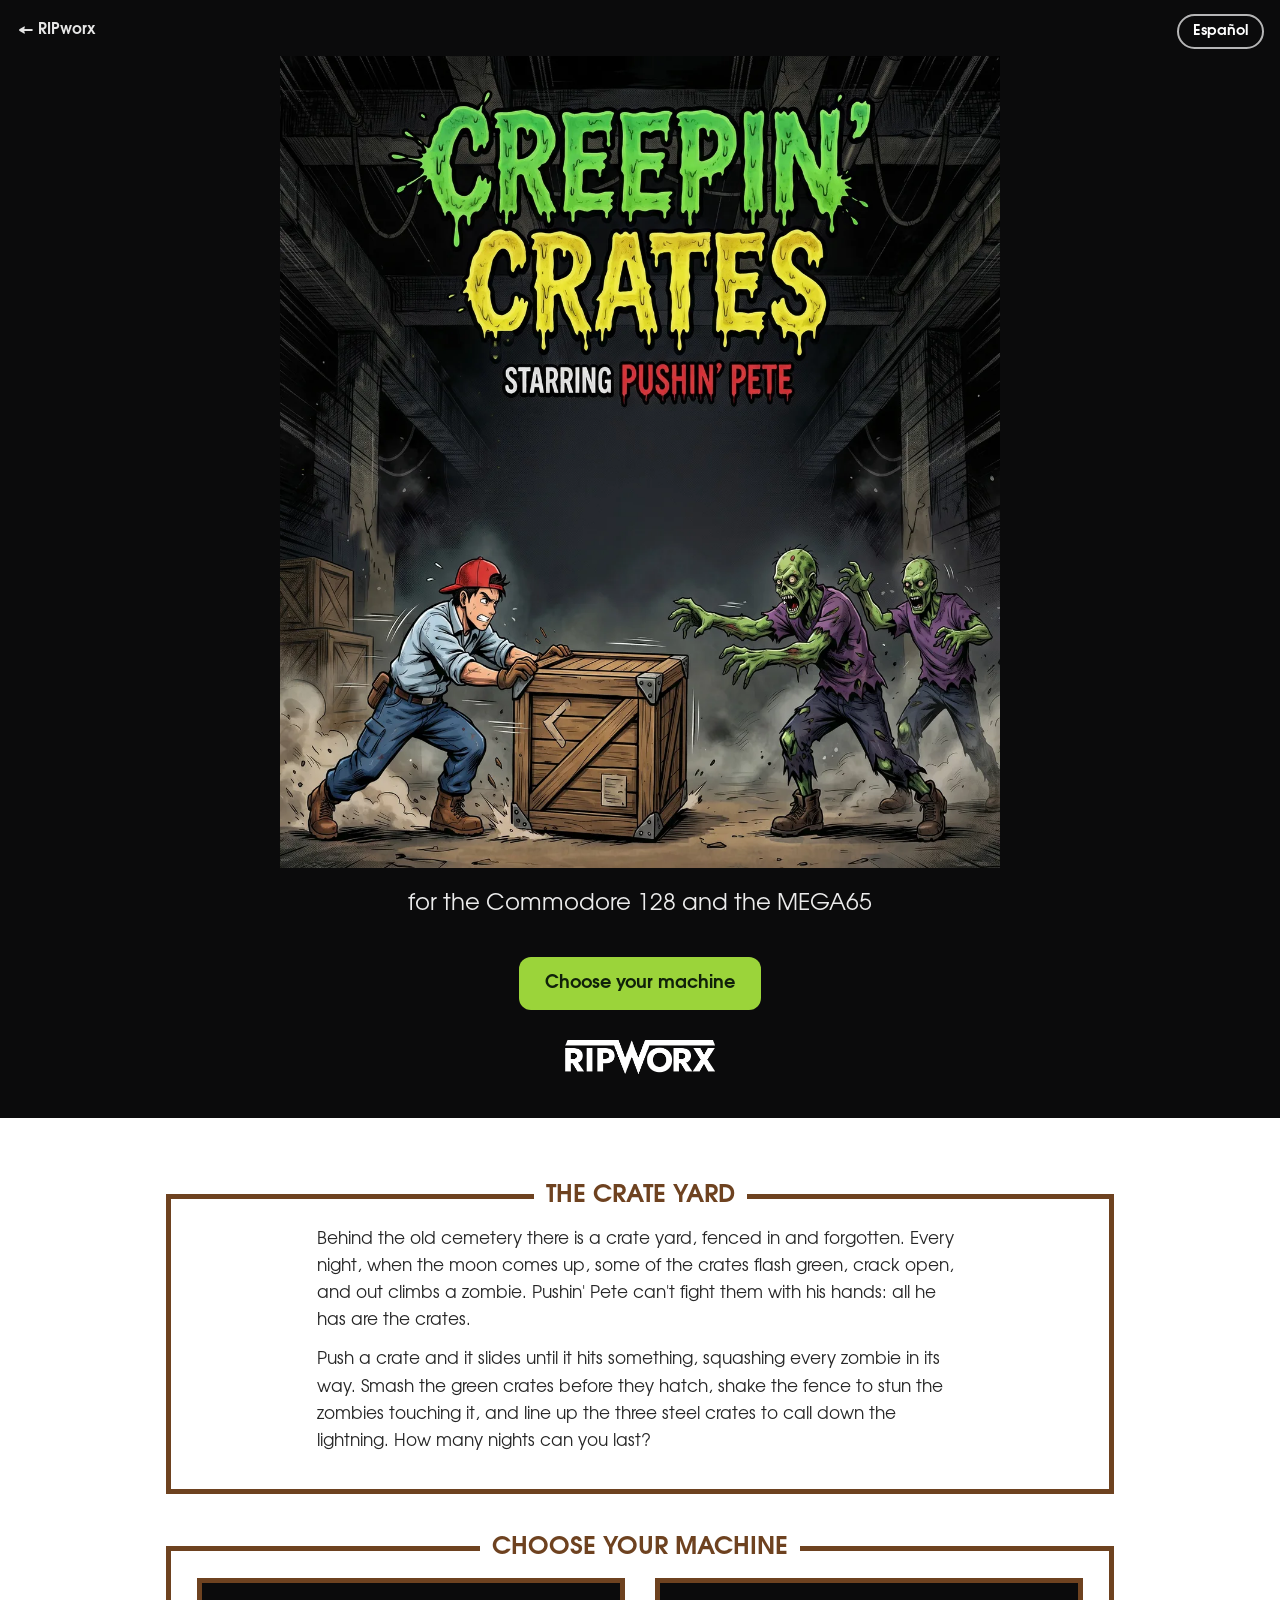
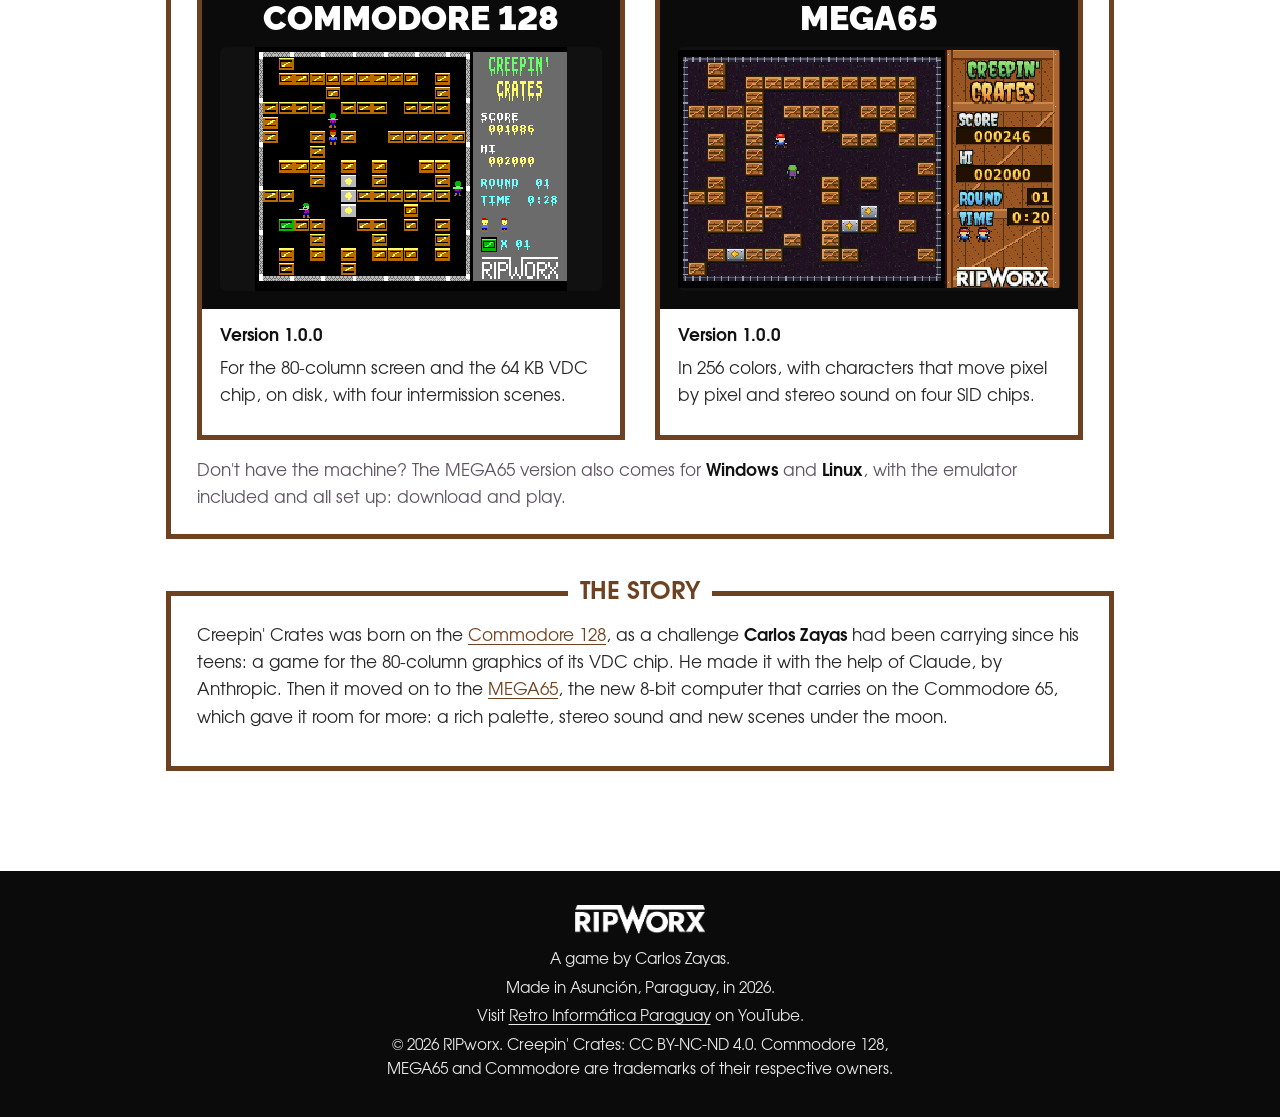
==== creepincrates/index.html @ 03c7ffda "Creepin' Crates 1.0.0: sus páginas (C128 y MEGA65), la tarjeta, las descargas y la noticia (vista pr" ====
<!doctype html>
<html lang="en" data-idioma="en"
      data-titulo-en="Creepin' Crates · RIPworx"
      data-titulo-es="Creepin' Crates · RIPworx">
<head>
<meta charset="utf-8">
<meta name="viewport" content="width=device-width, initial-scale=1">
<title>Creepin' Crates · RIPworx</title>
<meta name="description" content="Creepin' Crates, a new RIPworx game for the Commodore 128 in 80 columns and for the MEGA65: push crates, squash zombies, line up the steel crates. Free download, also for Windows and Linux.">
<meta property="og:title" content="Creepin' Crates">
<meta property="og:description" content="Push crates, squash zombies, line up the steel crates. A RIPworx game for the Commodore 128 and the MEGA65.">
<meta property="og:image" content="https://ripworx.dev/creepincrates/img/portada-og.jpg">
<link rel="icon" href="../img/icono.png">
<link rel="stylesheet" href="../estilo.css?v=12">
<script src="../idioma.js"></script>
</head>
<body class="cc">

<header class="caja-tapa">
  <a class="volver" href="../">&larr; RIPworx</a>
  <button class="idioma" type="button"><span lang="en">Español</span><span lang="es">English</span></button>
  <h1 class="oculto">Creepin' Crates</h1>
  <img class="ilustracion" src="img/portada.webp" width="1200" height="1354"
       alt="CREEPIN' CRATES, starring Pushin' Pete: a young man in a red cap pushes a wooden crate toward two zombies">
  <p class="subtitulo"><span lang="en">for the Commodore 128 and the MEGA65</span><span lang="es">para Commodore 128 y MEGA65</span></p>
  <div class="acciones">
    <a class="boton lleno" href="#descargar"><span lang="en">Choose your machine</span><span lang="es">Elige tu máquina</span></a>
  </div>
  <a href="../"><img class="marca" src="../img/ripworx-blanco.png" alt="RIPWORX" width="586" height="133"></a>
</header>

<main>

<section class="recuadro centrado">
  <h2><span lang="en">THE CRATE YARD</span><span lang="es">EL DEPÓSITO DE CAJAS</span></h2>
  <p lang="en">Behind the old cemetery there is a crate yard, fenced in and forgotten. Every night,
  when the moon comes up, some of the crates flash green, crack open, and out climbs a zombie.
  Pushin' Pete can't fight them with his hands: all he has are the crates.</p>
  <p lang="es">Detrás del viejo cementerio hay un depósito de cajas, cercado y olvidado. Cada noche,
  cuando sale la luna, algunas cajas brillan en verde, se rajan, y de adentro sale un zombi. Pushin'
  Pete no puede pelear con las manos: lo único que tiene son las cajas.</p>
  <p lang="en">Push a crate and it slides until it hits something, squashing every zombie in its
  way. Smash the green crates before they hatch, shake the fence to stun the zombies touching it,
  and line up the three steel crates to call down the lightning. How many nights can you last?</p>
  <p lang="es">Empuja una caja y se desliza hasta chocar con algo, aplastando a cada zombi que
  encuentre en el camino. Rompe las cajas verdes antes de que se abran, sacude la cerca para aturdir
  a los zombis que la tocan y pon en fila las tres cajas de acero para que caiga el rayo. ¿Cuántas
  noches vas a aguantar?</p>
</section>

<section class="recuadro" id="descargar">
  <h2><span lang="en">CHOOSE YOUR MACHINE</span><span lang="es">ELIGE TU MÁQUINA</span></h2>
  <div class="juegos">
    <a class="juego cc" href="c128/">
      <div class="tapa-mini">
        <p class="juego-titulo">COMMODORE 128</p>
        <img class="pantalla-mini" src="c128/img/juego.png" width="1280" height="1000" alt="">
      </div>
      <div class="texto">
        <p><b lang="en">Version 1.0.0</b><b lang="es">Versión 1.0.0</b></p>
        <p lang="en">For the 80-column screen and the 64 KB VDC chip, on disk, with four intermission scenes.</p>
        <p lang="es">Para la pantalla de 80 columnas y el chip VDC de 64 KB, en disco, con cuatro escenas intermedias.</p>
      </div>
    </a>
    <a class="juego cc" href="mega65/">
      <div class="tapa-mini">
        <p class="juego-titulo">MEGA65</p>
        <img class="pantalla-mini" src="mega65/img/juego.png" width="960" height="600" alt="">
      </div>
      <div class="texto">
        <p><b lang="en">Version 1.0.0</b><b lang="es">Versión 1.0.0</b></p>
        <p lang="en">In 256 colors, with characters that move pixel by pixel and stereo sound on four SID chips.</p>
        <p lang="es">En 256 colores, con personajes que se mueven punto por punto y sonido en estéreo con cuatro chips SID.</p>
      </div>
    </a>
  </div>
  <p class="nota" lang="en">Don't have the machine? The MEGA65 version also comes for <b>Windows</b> and <b>Linux</b>, with the emulator included and all set up: download and play.</p>
  <p class="nota" lang="es">¿No tienes la máquina? La versión para MEGA65 viene también para <b>Windows</b> y <b>Linux</b>, con el emulador incluido y ya preparado: se descarga y se juega.</p>
</section>

<section class="recuadro historia" id="historia">
  <h2><span lang="en">THE STORY</span><span lang="es">LA HISTORIA</span></h2>
  <p lang="en">Creepin' Crates was born on the <a href="c128/">Commodore 128</a>, as a challenge
  <b>Carlos Zayas</b> had been carrying since his teens: a game for the 80-column graphics of its
  VDC chip. He made it with the help of Claude, by Anthropic. Then it moved on to the
  <a href="mega65/">MEGA65</a>, the new 8-bit computer that carries on the Commodore 65, which gave
  it room for more: a rich palette, stereo sound and new scenes under the moon.</p>
  <p lang="es">Creepin' Crates nació en la <a href="c128/">Commodore 128</a>, como un desafío que
  <b>Carlos Zayas</b> tenía pendiente desde su adolescencia: un juego para el modo gráfico de 80
  columnas de su chip VDC. Lo hizo con la ayuda de Claude, de Anthropic. Después pasó a la
  <a href="mega65/">MEGA65</a>, la nueva computadora de 8 bits heredera de la Commodore 65, que le
  dio margen para más: una paleta rica en colores, sonido en estéreo y escenas nuevas bajo la luna.</p>
</section>
</main>

<footer>
  <a href="../"><img src="../img/ripworx-blanco.png" alt="RIPWORX" width="586" height="133"></a>
  <p lang="en">A game by Carlos Zayas.</p>
  <p lang="es">Un juego de Carlos Zayas.</p>
  <p lang="en">Made in Asunción, Paraguay, in 2026.</p>
  <p lang="es">Hecho en Asunción, Paraguay, en 2026.</p>
  <p lang="en">Visit <a href="https://www.youtube.com/@retroinfopy">Retro Informática Paraguay</a> on YouTube.</p>
  <p lang="es">Visita <a href="https://www.youtube.com/@retroinfopy">Retro Informática Paraguay</a> en YouTube.</p>
  <p lang="en">© 2026 RIPworx. Creepin' Crates: CC BY-NC-ND 4.0. Commodore 128, MEGA65 and Commodore are trademarks of their respective owners.</p>
  <p lang="es">© 2026 RIPworx. Creepin' Crates: CC BY-NC-ND 4.0. Commodore 128, MEGA65 y Commodore son marcas registradas de sus respectivos dueños.</p>
</footer>

</body>
</html>
---- estilo.css ----
/*
 * RIPworx: estilo común del sitio.
 * La página de cada juego abre como la caja (fondo violeta, título en Raleway Black, la
 * ilustración con el marco naranja) y sigue como el manual: papel blanco, recuadros de borde
 * grueso violeta con el título cortando el borde (estética del manual de Grand Prix de
 * Activision, como el manual de Pothole Rush) y pantallas de la C64 en "televisores".
 */
@font-face { font-family: Adventor; src: url(fuentes/texgyreadventor-regular.woff2) format("woff2"); font-display: swap; }
@font-face { font-family: Adventor; font-weight: bold; src: url(fuentes/texgyreadventor-bold.woff2) format("woff2"); font-display: swap; }
@font-face { font-family: Adventor; font-style: italic; src: url(fuentes/texgyreadventor-italic.woff2) format("woff2"); font-display: swap; }
@font-face { font-family: Raleway; font-weight: 900; src: url(fuentes/raleway-black.woff2) format("woff2"); font-display: swap; }
/* Raleway trae por omisión números "de texto" (el 3, 4, 5, 7 y 9 bajan de la línea): en los títulos, números alineados */
.titulo-juego, .juego-titulo { font-variant-numeric: lining-nums; }

:root {
  --caja: #470e52;          /* el fondo de la caja de Pothole Rush */
  --violeta: #5c1670;       /* bordes y títulos sobre papel */
  --naranja: #df7b2f;       /* el marco de la ilustración */
  --papel: #ffffff;
  --tinta: #262626;
  --tenue: #5e5463;
  --moneda: #ffff5c;        /* el amarillo de la C64 */
  color-scheme: light;
}

* { box-sizing: border-box; }
html { font-family: Adventor, "Century Gothic", "Avant Garde", sans-serif; font-size: 17px;
       line-height: 1.6; color: var(--tinta); background: var(--papel); -webkit-text-size-adjust: 100%; }
body { margin: 0; }
img, video { max-width: 100%; height: auto; display: block; }
a { color: var(--violeta); text-underline-offset: 0.18em; }
a:hover { text-decoration-thickness: 2px; }
:focus-visible { outline: 3px solid var(--naranja); outline-offset: 3px; }
b, strong { color: #111; }

/* ---------- idiomas: se ve solo el elegido (sin JavaScript, el inglés) ---------- */
html[data-idioma="en"] [lang="es"]:not(html), html[data-idioma="es"] [lang="en"]:not(html) { display: none !important; }

.idioma { position: absolute; top: 14px; right: 16px; z-index: 2; font: inherit; font-size: 0.85rem;
          font-weight: bold; color: #fff; background: transparent; border: 2px solid rgba(255,255,255,.7);
          border-radius: 999px; padding: 4px 14px; cursor: pointer; }
.idioma:hover { background: rgba(255,255,255,.12); }

/* ---------- la caja (portada) ---------- */
.caja-tapa { position: relative; background: var(--caja); color: #fff; text-align: center;
             padding: 56px 16px 44px; overflow: hidden; }
.caja-tapa .segui { width: 150px; margin: 0 auto 10px; image-rendering: pixelated; }
.titulo-juego { font-family: Raleway, Adventor, sans-serif; font-weight: 900; line-height: 0.95;
                font-size: clamp(3rem, 11vw, 7.4rem); letter-spacing: -0.01em; margin: 0; }
.subtitulo { font-size: clamp(1.05rem, 2.4vw, 1.35rem); margin: 10px 0 30px; opacity: .92; }
.ilustracion { width: min(1000px, 100%); margin: 0 auto; }
.caja-tapa .acciones { margin: 34px 0 30px; display: flex; gap: 14px; justify-content: center; flex-wrap: wrap; }
.boton { display: inline-block; font-weight: bold; text-decoration: none; border-radius: 12px;
         padding: 12px 26px; font-size: 1.05rem; }
.boton.lleno { background: var(--naranja); color: #1d0b21; }
.boton.lleno:hover { background: #ec8c42; }
.boton.borde { color: #fff; border: 2px solid rgba(255,255,255,.75); }
.boton.borde:hover { background: rgba(255,255,255,.1); }
.caja-tapa .marca { width: 150px; margin: 0 auto; }

/* ---------- el manual: papel con recuadros ---------- */
main { max-width: 980px; margin: 0 auto; padding: 24px 16px 40px; }
.recuadro { border: 5px solid var(--violeta); padding: 8px 26px 22px; margin: 52px 0 0; }
.recuadro > h2 { display: table; margin: -1.05em auto 14px; padding: 0 12px; background: var(--papel);
                 color: var(--violeta); font-size: 1.45rem; line-height: 1.25; text-align: center; }
/* Estilo del sitio (Carlos, 20/11/2026): el texto de los recuadros usa todo el ancho, sin dejar un
   margen en blanco a la derecha. La única excepción es .centrado, que es un bloque angosto a propósito. */
.recuadro > p, .recuadro li { max-width: none; }
.recuadro p { margin: 0 0 12px; }

/* una pantalla de la C64 en un televisor de esquinas redondeadas */
.tele { background: #111; border-radius: 22px; padding: 14px; margin: 0; }
.tele img, .tele video { width: 100%; image-rendering: pixelated; border-radius: 4px; }
figure { margin: 0; }
figcaption { font-style: italic; font-size: .9rem; color: var(--tenue); text-align: center; margin-top: 8px; }

.portada-juego { display: grid; grid-template-columns: 1.25fr 1fr; gap: 28px; align-items: center; }
.portada-juego .tele { max-width: 560px; }

/* los objetos de la ruta, con sus sprites */
/* Estilo del sitio (Carlos, 20/11/2026): en los grupos de recuadros (objetos, galerías, tarjetas),
   si la última fila queda incompleta, va centrada. Tres por fila en la PC, dos en pantallas medianas
   y uno en el celular. */
.objetos { list-style: none; padding: 0; margin: 6px 0 0; display: flex; flex-wrap: wrap;
           justify-content: center; gap: 16px 28px; }
.objetos > li { flex: 0 1 calc((100% - 56px) / 3); min-width: 0; }
.objetos li { display: grid; grid-template-columns: 56px 1fr; gap: 14px; align-items: start; max-width: none; }
.objetos img { width: 56px; height: 44px; object-fit: contain; image-rendering: pixelated; margin-top: 4px; }

/* galería de pantallas */
.galeria { display: flex; flex-wrap: wrap; justify-content: center; gap: 22px; margin-top: 6px; }
.galeria > * { flex: 0 1 calc((100% - 44px) / 3); min-width: 0; }
@media (max-width: 979px) {
  .objetos > li { flex-basis: calc((100% - 28px) / 2); }
  .galeria > * { flex-basis: calc((100% - 22px) / 2); }
}
@media (max-width: 619px) { .objetos > li, .galeria > * { flex-basis: 100%; } }
.galeria .tele { padding: 10px; border-radius: 18px; }

/* autos */
.autos { width: 100%; border-collapse: collapse; margin: 6px 0 4px; }
.autos th { font-weight: normal; text-align: left; border-bottom: 1px solid #333; padding: 4px 8px; }
.autos td { padding: 8px; }
.autos td:first-child { width: 90px; }
.autos img { height: 34px; width: auto; image-rendering: pixelated; }
.autos .num { text-align: center; }
/* en los celulares más angostos, la tabla del garaje más apretada para que no se salga (20/11/2026) */
@media (max-width: 400px) {
  .autos { font-size: .88rem; }
  .autos th, .autos td { padding: 6px 2px; }
  .autos td:first-child { width: auto; }
  .autos img { height: 26px; }
}

/* descarga */
.descarga { display: grid; grid-template-columns: 1fr 1fr; gap: 10px 34px; }
.descarga h3 { color: var(--violeta); font-size: 1.05rem; margin: 10px 0 4px; }
.descarga ul { margin: 0; padding-left: 1.1em; }
.descarga code { font-family: inherit; font-weight: bold; letter-spacing: .03em; }
.zip { grid-column: 1 / -1; display: flex; gap: 18px; align-items: center; flex-wrap: wrap;
       background: #f6f0f8; border-radius: 14px; padding: 16px 20px; margin-bottom: 6px; }
.zip .boton { background: var(--violeta); color: #fff; }
.zip .boton:hover { background: var(--caja); }
.zip p { margin: 0; color: var(--tenue); font-size: .93rem; }
.aviso { border-left: 5px solid var(--naranja); padding: 2px 0 2px 14px; }

.dos { display: grid; grid-template-columns: 1fr 1fr; gap: 28px; align-items: start; }

/* ---------- pie ---------- */
footer { background: var(--caja); color: #fff; text-align: center; padding: 34px 16px 30px; margin-top: 60px;
         font-size: .9rem; }
footer img { width: 130px; margin: 0 auto 14px; }
footer a { color: #fff; }
footer p { margin: 4px auto; max-width: 70ch; opacity: .9; }

/* ---------- inicio de RIPworx ---------- */
.inicio { background: var(--caja); color: #fff; text-align: center; padding: 80px 16px 70px; position: relative; }
.inicio .marca { width: min(360px, 70%); margin: 0 auto 18px; }
.inicio p { font-size: 1.15rem; max-width: 46ch; margin: 0 auto; opacity: .95; }
/* Las tarjetas de juegos y de máquinas, de a dos por fila; si la última fila queda con una sola,
   va centrada (estilo del sitio, Carlos, 20/11/2026). En el celular, una por fila. */
.juegos { display: flex; flex-wrap: wrap; justify-content: center; gap: 30px; margin-top: 10px; }
.juegos > .juego { flex: 0 1 calc((100% - 30px) / 2); min-width: 0; }
.juego { display: block; text-decoration: none; color: inherit; border: 5px solid var(--violeta); }
.juego:hover .juego-titulo { text-decoration: underline; }
.juego .tapa-mini { background: var(--caja); padding: 18px; }
.juego-titulo { font-family: Raleway, sans-serif; font-weight: 900; color: #fff; font-size: 2rem; line-height: 1;
                text-align: center; margin: 4px 0 14px; }
.juego .texto { padding: 14px 18px 18px; }
.juego .texto p { margin: 0 0 6px; }
.juego.pronto { border-style: dashed; border-color: #a89aae; }
.juego.pronto .tapa-mini { background: #6f5d78; min-height: 120px; display: grid; place-items: center; }

@media (max-width: 760px) {
  html { font-size: 16px; }
  .portada-juego, .descarga, .dos { grid-template-columns: 1fr; }
  .juegos > .juego { flex-basis: 100%; }
  .recuadro { padding: 6px 16px 18px; border-width: 4px; }
  .recuadro > h2 { font-size: 1.2rem; }
  .caja-tapa { padding-top: 60px; }
}
@media (prefers-reduced-motion: reduce) { * { scroll-behavior: auto !important; } }
.recuadro h3 { color: var(--violeta); font-size: 1.08rem; margin: 18px 0 6px; }
.juego.pronto { align-self: start; }

/* ---------- el color de cada página: violeta Pothole Rush, verde Jumping Jim, azul marino el inicio ---------- */
body.jj { --caja: #38682c; --violeta: #2f5a24; }   /* el verde del borde de la ilustración */
body.jj .boton.lleno { background: #f2c94c; }      /* el amarillo de la arena */
body.jj .boton.lleno:hover { background: #f7d76e; }
body.jj .zip { background: #eef4ec; }
body.inicio-pag { --caja: #15234d; --violeta: #15234d; }
.juego.pr { --caja: #470e52; border-color: #5c1670; }
.juego.jj { --caja: #38682c; border-color: #2f5a24; }
.juego img { image-rendering: auto; }

/* volver al inicio, arriba a la izquierda (frente al botón de idioma) */
.volver { position: absolute; top: 18px; left: 18px; z-index: 2; color: #fff; font-weight: bold;
          font-size: .9rem; text-decoration: none; opacity: .9; }
.volver:hover { opacity: 1; text-decoration: underline; }

/* un recuadro con el texto centrado como bloque (las líneas siguen alineadas a la izquierda) */
.recuadro.centrado > :not(h2) { max-width: 38rem; margin-left: auto; margin-right: auto; }
/* las dos ilustraciones de las tarjetas a la misma altura (la de Jumping Jim es más alta) */
.juego .tapa-mini img { width: 100%; aspect-ratio: 720 / 460; object-fit: contain; }

/* La historia (Pothole Rush): las fotos de Sebas y Carlos, una al lado de la otra, y el texto a
   todo el ancho del recuadro (pedido de Carlos, 21/10/2026) */
.historia .fotos { display: grid; grid-template-columns: 1fr 1fr; gap: 18px; margin: 6px 0 18px; }
.historia .fotos img { width: 100%; aspect-ratio: 4 / 3; object-fit: cover; }
@media (max-width: 480px) { .historia .fotos { gap: 10px; } }

/* Descarga con pestañas (Windows, Linux, Commodore 64; se abre la del sistema del visitante; sin
   JavaScript se ven las tres, una debajo de la otra) */
.pestanas { display: none; gap: 6px; margin: 4px 0 18px; border-bottom: 3px solid var(--violeta); }
.js .pestanas { display: flex; }
.pestanas button { font: inherit; font-weight: bold; color: var(--tenue); background: #eee8f0; border: 0;
  border-radius: 10px 10px 0 0; padding: 9px 18px 7px; cursor: pointer; display: flex; flex-direction: column; align-items: center; line-height: 1.25; }
.pestanas button[aria-selected="true"] { background: var(--violeta); color: #fff; }
.pestanas .tuyo { display: none; font-size: .72rem; font-weight: normal; opacity: .9; }
.pestanas .es-tuyo .tuyo { display: block; }
.js .panel[hidden] { display: none; }
.js .sin-js { display: none; }
.sin-js { color: var(--violeta); }
.panel .descarga { margin-top: 0; }
.pestanas .corto { display: none; }
.recuadro > .sumas { margin: 28px 0 0; font-size: .85rem; color: var(--tenue); }
@media (max-width: 760px) { .pestanas button { flex: 1; padding: 8px 4px 6px; font-size: .95rem; }
  .pestanas .largo { display: none; } .pestanas .corto { display: inline; } }
.descarga .manual { margin: 12px 0 0; }

/* ---------- novedades (las escribe herramientas/noticias.py desde noticias.json) ---------- */
.noticias { list-style: none; margin: 4px 0 0; padding: 0; }
.noticia { padding: 12px 0 12px 16px; border-left: 5px solid var(--color-producto, var(--violeta)); margin: 0 0 10px; }
.noticia.pr { --color-producto: #5c1670; }
.noticia.jj { --color-producto: #2f5a24; }
.noticia.rw { --color-producto: #15234d; }
.noticia p { margin: 0; max-width: none; }
.noticia .cabeza { font-size: .85rem; color: var(--tenue); margin-bottom: 2px; }
.noticia .etiqueta { display: inline-block; margin-left: 8px; padding: 0 9px; border-radius: 999px;
                     background: var(--color-producto); color: #fff; font-weight: bold; text-decoration: none;
                     font-size: .8rem; line-height: 1.6; }
.noticia .etiqueta:hover { text-decoration: underline; }
.noticia .titular { font-weight: bold; color: #111; text-decoration: none; }
.noticia .titular:hover { text-decoration: underline; color: var(--color-producto); }
.mas-noticias { margin: 14px 0 0; font-weight: bold; }
.inicio.corto { padding: 60px 16px 40px; }

/* apoyo en itch.io (página de Pothole Rush, al final de la descarga) */
.apoyo { display: flex; gap: 18px 24px; align-items: center; justify-content: space-between; flex-wrap: wrap;
         border: 3px solid var(--naranja); border-radius: 14px; padding: 16px 20px; margin: 22px 0 6px; }
.apoyo > div { flex: 1 1 320px; }
.apoyo p { margin: 0; }
.apoyo .boton { white-space: nowrap; }

/* ---------- Pothole Rush: la página de cada máquina (pedido de Carlos, 28/10/2026) ---------- */
/* las tarjetas de las máquinas, con una pantalla del juego */
.juego .tapa-mini img.pantalla-mini { image-rendering: pixelated; border-radius: 6px; background: #111; }
.recuadro > .nota { margin: 18px 0 0; color: var(--tenue); }
/* ¿Qué paquete elijo?: una tabla; en el celular, cada paquete es un bloque */
.paquetes { width: 100%; border-collapse: collapse; margin: 8px 0 0; font-size: .93rem; line-height: 1.5; }
.paquetes th { text-align: left; font-weight: bold; color: var(--violeta); border-bottom: 2px solid var(--violeta); padding: 6px 10px; }
.paquetes td { vertical-align: top; padding: 10px; border-bottom: 1px solid #ddd2e2; }
.paquetes td:first-child { width: 17%; }
.paquetes small { display: block; color: var(--tenue); font-size: .82rem; }
.paquetes code { font-family: inherit; font-weight: bold; white-space: nowrap; }
.paquetes .rotulo { display: none; }
/* la tabla de paquetes pasa al formato de bloques antes que el resto (hasta 900 px): con cinco
   columnas y nombres de archivo que no se cortan, no entra entre 761 y 890 px (20/11/2026) */
@media (max-width: 900px) {
  .paquetes thead { display: none; }
  .paquetes, .paquetes tbody, .paquetes tr, .paquetes td { display: block; width: auto !important; }
  .paquetes tr { border-bottom: 2px solid var(--violeta); padding: 8px 0; }
  .paquetes td { border: 0; padding: 4px 0; }
  .paquetes td:first-child { font-size: 1.05rem; }
  .paquetes .rotulo { display: block; font-weight: bold; color: var(--violeta); font-size: .85rem; }
}

/* un aviso a todo el ancho, arriba de la página (10/11/2026: la MEGA65 1.0.0 en la máquina real) */
.anuncio { border: 5px solid var(--naranja); background: #fdf1e7; border-radius: 6px; padding: 10px 22px; margin: 34px 0 0; }
.anuncio p { margin: 4px 0; max-width: none; }
.zip .aviso { margin-top: 10px; color: var(--tinta); }

/* ---------- Creepin' Crates (23/11/2026): la noche de la tapa, la madera de las cajas y el verde de las letras ---------- */
body.cc { --caja: #0b0b0c; --violeta: #6e4220; }    /* el negro del fondo de la tapa; el marrón de las cajas */
body.cc .boton.lleno { background: #9bd43a; color: #10210a; }   /* el verde de CREEPIN' */
body.cc .boton.lleno:hover { background: #b0e05a; }
body.cc .zip { background: #f5efe8; }
body.cc .caja-tapa .ilustracion { width: min(720px, 100%); }
body.cc .caja-tapa .subtitulo { margin-top: 18px; }
.juego.cc { --caja: #0b0b0c; border-color: #6e4220; }
.noticia.cc { --color-producto: #6e4220; }
/* un título que no se ve (la ilustración ya lo trae) pero que leen los lectores de pantalla y los buscadores */
.oculto { position: absolute; width: 1px; height: 1px; overflow: hidden; clip: rect(0 0 0 0); white-space: nowrap; }
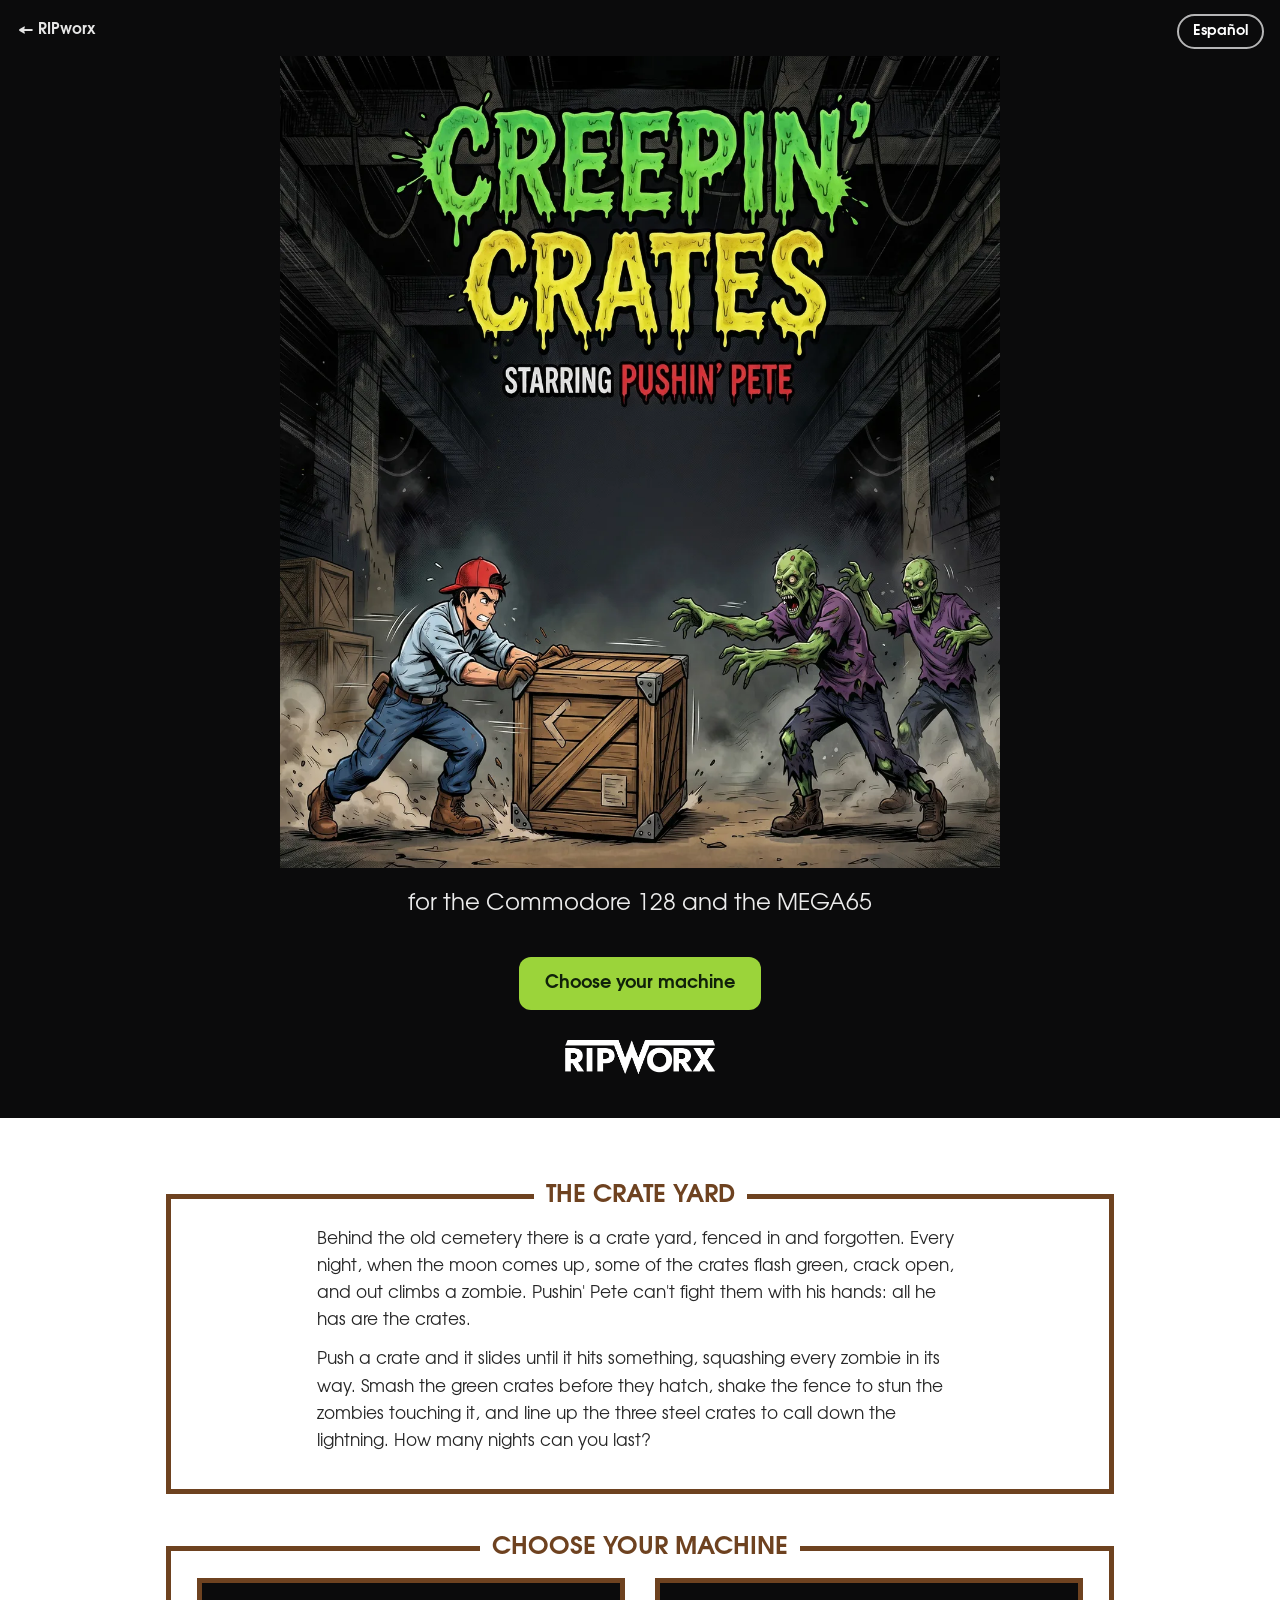
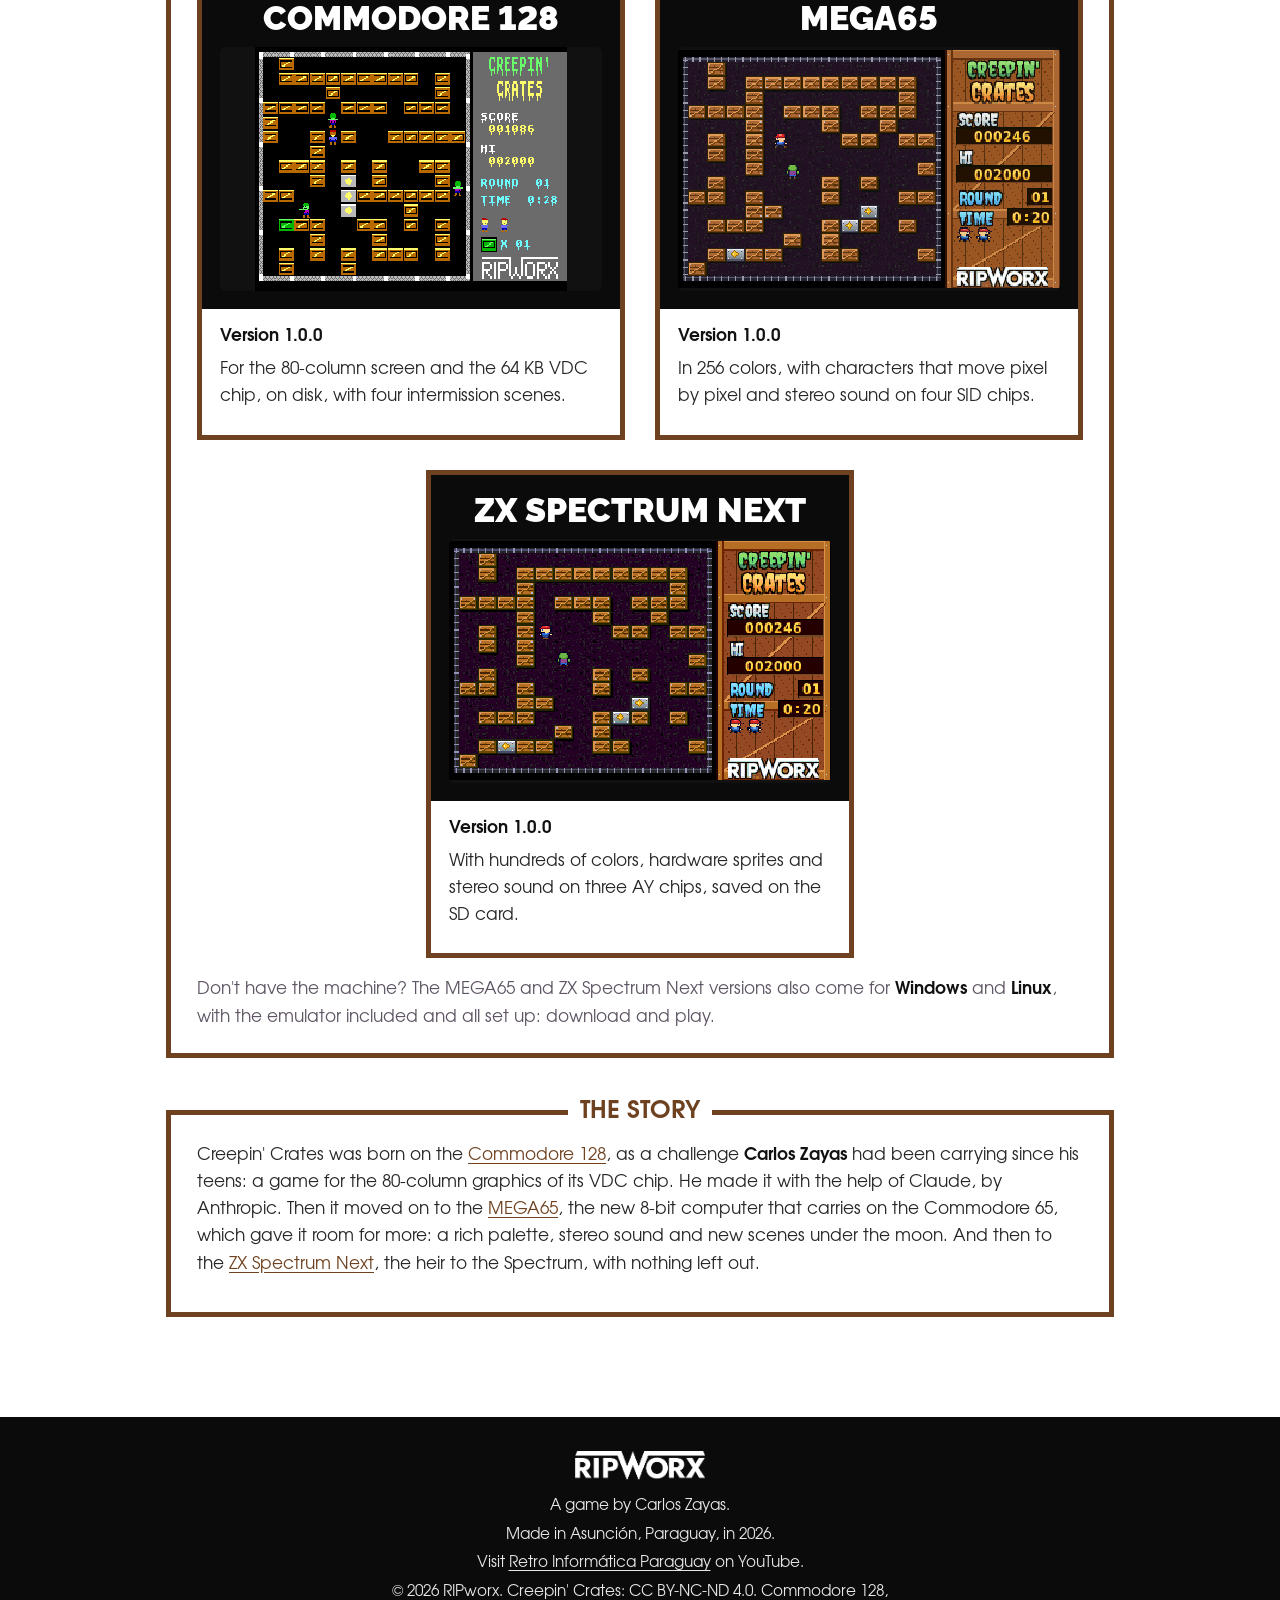
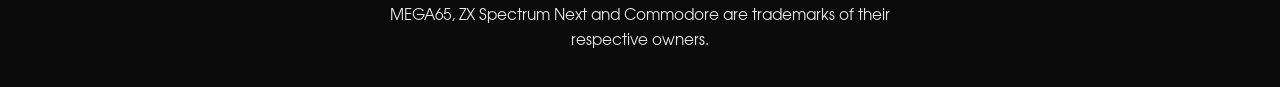
==== commit 9c9b9f7e: "Creepin' Crates para ZX Spectrum Next: la página (vista previa) La página de la Next (como la de la " ====
--- a/creepincrates/index.html
+++ b/creepincrates/index.html
@@ -6,11 +6,12 @@
 <meta charset="utf-8">
 <meta name="viewport" content="width=device-width, initial-scale=1">
 <title>Creepin' Crates · RIPworx</title>
-<meta name="description" content="Creepin' Crates, a new RIPworx game for the Commodore 128 in 80 columns and for the MEGA65: push crates, squash zombies, line up the steel crates. Free download, also for Windows and Linux.">
+<meta name="description" content="Creepin' Crates, a new RIPworx game for the Commodore 128 in 80 columns, the MEGA65 and the ZX Spectrum Next: push crates, squash zombies, line up the steel crates. Free download, also for Windows and Linux.">
 <meta property="og:title" content="Creepin' Crates">
-<meta property="og:description" content="Push crates, squash zombies, line up the steel crates. A RIPworx game for the Commodore 128 and the MEGA65.">
+<meta property="og:description" content="Push crates, squash zombies, line up the steel crates. A RIPworx game for the Commodore 128, the MEGA65 and the ZX Spectrum Next.">
 <meta property="og:image" content="https://ripworx.dev/creepincrates/img/portada-og.jpg">
-<link rel="icon" href="../img/icono.png">
+<link rel="icon" href="../img/icono-cc.png">
+<link rel="apple-touch-icon" href="../img/icono-cc.png">
 <link rel="stylesheet" href="../estilo.css?v=12">
 <script src="../idioma.js"></script>
 </head>
@@ -73,9 +74,20 @@
         <p lang="es">En 256 colores, con personajes que se mueven punto por punto y sonido en estéreo con cuatro chips SID.</p>
       </div>
     </a>
+    <a class="juego cc" href="next/">
+      <div class="tapa-mini">
+        <p class="juego-titulo">ZX SPECTRUM NEXT</p>
+        <img class="pantalla-mini" src="next/img/juego.png" width="960" height="600" alt="">
+      </div>
+      <div class="texto">
+        <p><b lang="en">Version 1.0.0</b><b lang="es">Versión 1.0.0</b></p>
+        <p lang="en">With hundreds of colors, hardware sprites and stereo sound on three AY chips, saved on the SD card.</p>
+        <p lang="es">Con cientos de colores, sprites por hardware y sonido en estéreo con tres chips AY, con el salón en la tarjeta.</p>
+      </div>
+    </a>
   </div>
-  <p class="nota" lang="en">Don't have the machine? The MEGA65 version also comes for <b>Windows</b> and <b>Linux</b>, with the emulator included and all set up: download and play.</p>
-  <p class="nota" lang="es">¿No tienes la máquina? La versión para MEGA65 viene también para <b>Windows</b> y <b>Linux</b>, con el emulador incluido y ya preparado: se descarga y se juega.</p>
+  <p class="nota" lang="en">Don't have the machine? The MEGA65 and ZX Spectrum Next versions also come for <b>Windows</b> and <b>Linux</b>, with the emulator included and all set up: download and play.</p>
+  <p class="nota" lang="es">¿No tienes la máquina? Las versiones para MEGA65 y ZX Spectrum Next vienen también para <b>Windows</b> y <b>Linux</b>, con el emulador incluido y ya preparado: se descarga y se juega.</p>
 </section>
 
 <section class="recuadro historia" id="historia">
@@ -84,12 +96,14 @@
   <b>Carlos Zayas</b> had been carrying since his teens: a game for the 80-column graphics of its
   VDC chip. He made it with the help of Claude, by Anthropic. Then it moved on to the
   <a href="mega65/">MEGA65</a>, the new 8-bit computer that carries on the Commodore 65, which gave
-  it room for more: a rich palette, stereo sound and new scenes under the moon.</p>
+  it room for more: a rich palette, stereo sound and new scenes under the moon. And then to the
+  <a href="next/">ZX Spectrum Next</a>, the heir to the Spectrum, with nothing left out.</p>
   <p lang="es">Creepin' Crates nació en la <a href="c128/">Commodore 128</a>, como un desafío que
   <b>Carlos Zayas</b> tenía pendiente desde su adolescencia: un juego para el modo gráfico de 80
   columnas de su chip VDC. Lo hizo con la ayuda de Claude, de Anthropic. Después pasó a la
   <a href="mega65/">MEGA65</a>, la nueva computadora de 8 bits heredera de la Commodore 65, que le
-  dio margen para más: una paleta rica en colores, sonido en estéreo y escenas nuevas bajo la luna.</p>
+  dio margen para más: una paleta rica en colores, sonido en estéreo y escenas nuevas bajo la luna. Y
+  después a la <a href="next/">ZX Spectrum Next</a>, la heredera de la Spectrum, sin recortar nada.</p>
 </section>
 </main>
 
@@ -101,8 +115,8 @@
   <p lang="es">Hecho en Asunción, Paraguay, en 2026.</p>
   <p lang="en">Visit <a href="https://www.youtube.com/@retroinfopy">Retro Informática Paraguay</a> on YouTube.</p>
   <p lang="es">Visita <a href="https://www.youtube.com/@retroinfopy">Retro Informática Paraguay</a> en YouTube.</p>
-  <p lang="en">© 2026 RIPworx. Creepin' Crates: CC BY-NC-ND 4.0. Commodore 128, MEGA65 and Commodore are trademarks of their respective owners.</p>
-  <p lang="es">© 2026 RIPworx. Creepin' Crates: CC BY-NC-ND 4.0. Commodore 128, MEGA65 y Commodore son marcas registradas de sus respectivos dueños.</p>
+  <p lang="en">© 2026 RIPworx. Creepin' Crates: CC BY-NC-ND 4.0. Commodore 128, MEGA65, ZX Spectrum Next and Commodore are trademarks of their respective owners.</p>
+  <p lang="es">© 2026 RIPworx. Creepin' Crates: CC BY-NC-ND 4.0. Commodore 128, MEGA65, ZX Spectrum Next y Commodore son marcas registradas de sus respectivos dueños.</p>
 </footer>
 
 </body>
